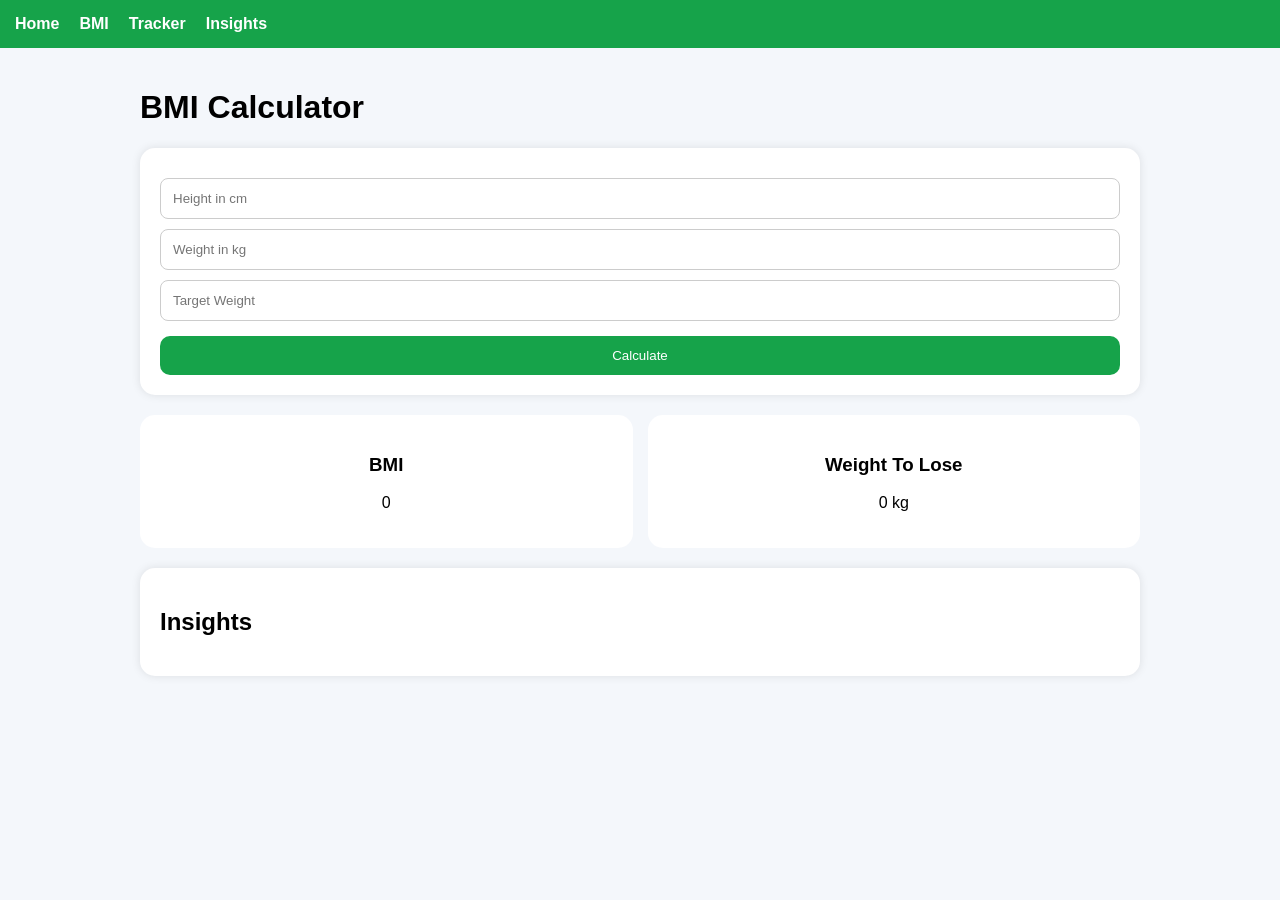
==== bmi.html @ d2be7f54 "first commit" ====
<!DOCTYPE html>
<html lang="en">

<head>

  <meta charset="UTF-8">

  <meta name="viewport"
        content="width=device-width, initial-scale=1.0">

  <title>BMI Calculator</title>

  <link rel="stylesheet"
        href="style.css">

</head>

<body>

<div class="navbar">

  <a href="index.html">Home</a>

  <a href="bmi.html">BMI</a>

  <a href="tracker.html">Tracker</a>

  <a href="insights.html">Insights</a>

</div>

<div class="container">

  <h1>BMI Calculator</h1>

  <div class="card">

    <input type="number"
           id="height"
           placeholder="Height in cm">

    <input type="number"
           id="weight"
           placeholder="Weight in kg">

    <input type="number"
           id="targetWeight"
           placeholder="Target Weight">

    <button onclick="calculateBMI()">
      Calculate
    </button>

  </div>

  <div class="stats">

    <div class="stat-box">
      <h3>BMI</h3>
      <p id="bmiResult">0</p>
    </div>

    <div class="stat-box">
      <h3>Weight To Lose</h3>
      <p id="weightLoss">0 kg</p>
    </div>

  </div>

  <div class="card">

    <h2>Insights</h2>

    <div id="healthInsights"></div>

  </div>

</div>

<script src="script.js"></script>

</body>
</html>
---- style.css ----
body {

    margin: 0;
    font-family: Arial;
    background: #f4f7fb;
}


.navbar {

    background: #16a34a;
    padding: 15px;
    display: flex;
    gap: 20px;
}


.navbar a {

    color: white;
    text-decoration: none;
    font-weight: bold;
}


.container {

    max-width: 1000px;
    margin: auto;
    padding: 20px;
}


.card {

    background: white;
    padding: 20px;
    margin-top: 20px;
    border-radius: 15px;
    box-shadow: 0px 0px 10px rgba(0,0,0,0.1);
}


input {

    width: 100%;
    padding: 12px;
    margin-top: 10px;
    border-radius: 8px;
    border: 1px solid #ccc;
    box-sizing: border-box;
}


button {

    width: 100%;
    padding: 12px;
    margin-top: 15px;
    background: #16a34a;
    color: white;
    border: none;
    border-radius: 10px;
    cursor: pointer;
}


.stats {

    display: grid;

    grid-template-columns:
    repeat(auto-fit,minmax(200px,1fr));

    gap: 15px;

    margin-top: 20px;
}


.stat-box {

    background: white;
    padding: 20px;
    border-radius: 15px;
    text-align: center;
}
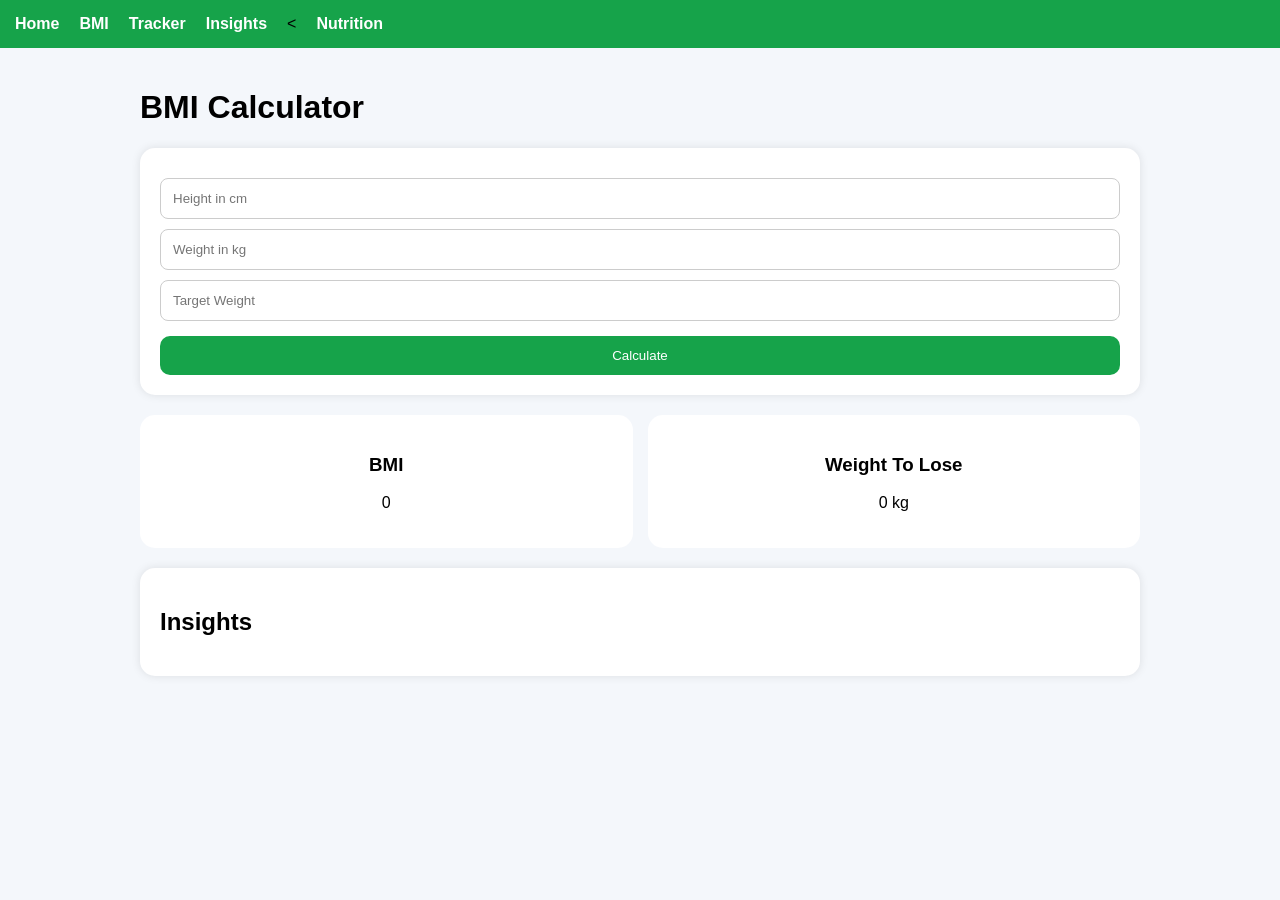
==== commit 451b3387: "update health tracker ai website" ====
--- a/bmi.html
+++ b/bmi.html
@@ -26,6 +26,9 @@
   <a href="tracker.html">Tracker</a>
 
   <a href="insights.html">Insights</a>
+
+  < <a href="nutrition.html">Nutrition</a>
+
 
 </div>
 
